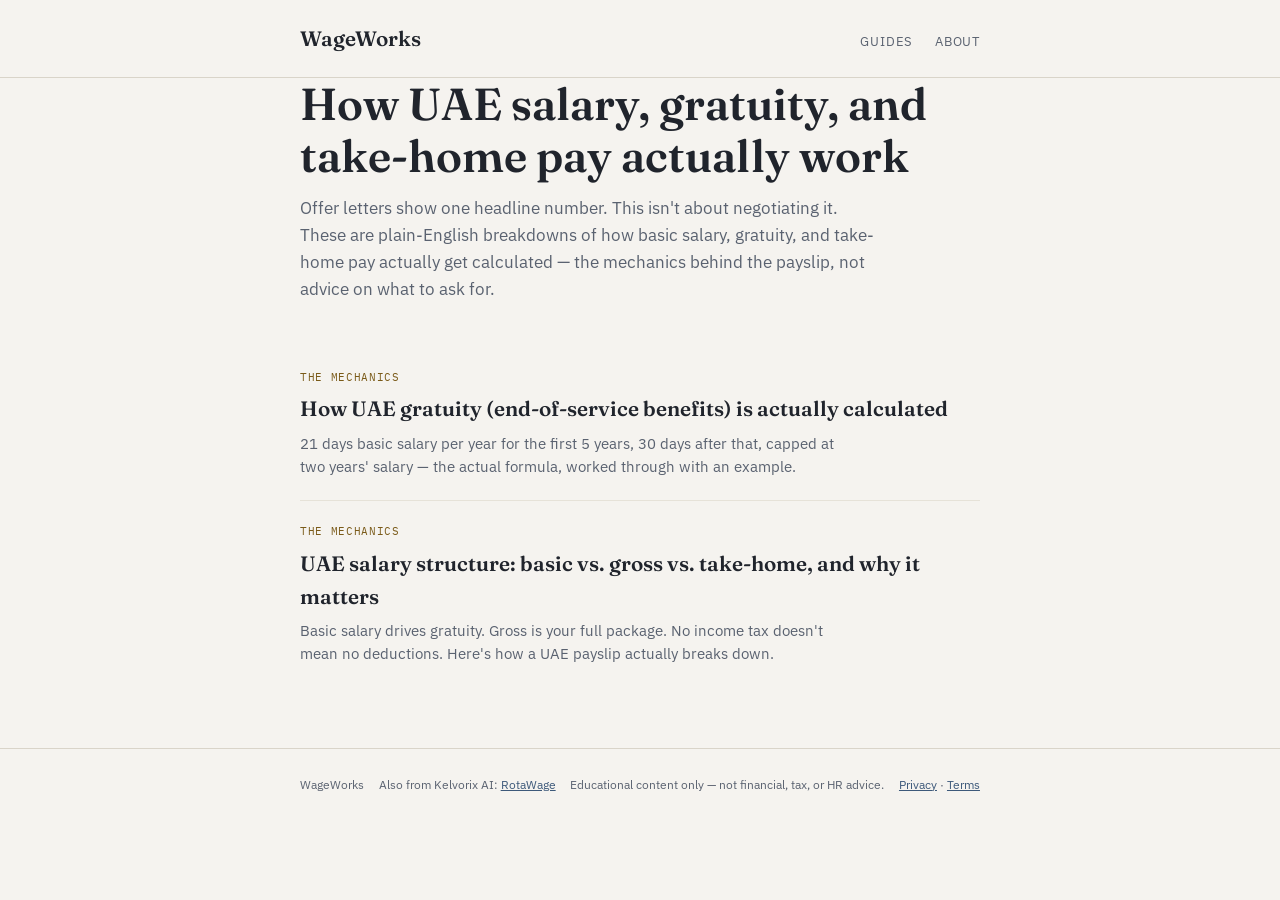
==== index.html @ e8c34b8e "Create index.html" ====
<!doctype html>
<html lang="en">
<head>
<script async src="https://pagead2.googlesyndication.com/pagead/js/adsbygoogle.js?client=ca-pub-6051499531677717" crossorigin="anonymous"></script>
<meta charset="utf-8">
<meta name="viewport" content="width=device-width, initial-scale=1">
<title>WageWorks — how UAE salary, gratuity, and take-home pay actually work</title>
<meta name="description" content="Plain-English, data-driven breakdowns of UAE salary structure, gratuity calculation, and take-home pay mechanics. No advice — just how the numbers work.">
<link rel="canonical" href="https://kelvorixai.github.io/wageworks/">
<meta property="og:title" content="WageWorks — how UAE salary, gratuity, and take-home pay actually work">
<meta property="og:description" content="Plain-English, data-driven breakdowns of UAE salary structure and end-of-service gratuity mechanics.">
<meta property="og:type" content="website">
<meta property="og:url" content="https://kelvorixai.github.io/wageworks/">
<link rel="preconnect" href="https://fonts.googleapis.com">
<link rel="preconnect" href="https://fonts.gstatic.com" crossorigin>
<link href="https://fonts.googleapis.com/css2?family=Fraunces:opsz,wght@9..144,500;9..144,600&family=IBM+Plex+Sans:wght@400;500;600&family=IBM+Plex+Mono:wght@400;500&display=swap" rel="stylesheet">
<link rel="stylesheet" href="style.css">
</head>
<body>

<header class="site">
  <div class="wrap">
    <a class="brand" href="index.html">WageWorks</a>
    <nav class="site">
      <a href="index.html">Guides</a>
      <a href="about.html">About</a>
    </nav>
  </div>
</header>

<main class="wrap">
  <div class="hero">
    <h1>How UAE salary, gratuity, and take-home pay actually work</h1>
    <p>Offer letters show one headline number. This isn't about negotiating it. These are plain-English breakdowns of how basic salary, gratuity, and take-home pay actually get calculated — the mechanics behind the payslip, not advice on what to ask for.</p>
  </div>

  <div class="post-list">

    <div class="post-card">
      <span class="tag">The Mechanics</span>
      <a class="title" href="articles/uae-gratuity-calculation-explained.html">How UAE gratuity (end-of-service benefits) is actually calculated</a>
      <p>21 days basic salary per year for the first 5 years, 30 days after that, capped at two years' salary — the actual formula, worked through with an example.</p>
    </div>

    <div class="post-card">
      <span class="tag">The Mechanics</span>
      <a class="title" href="articles/uae-salary-structure-basic-vs-gross.html">UAE salary structure: basic vs. gross vs. take-home, and why it matters</a>
      <p>Basic salary drives gratuity. Gross is your full package. No income tax doesn't mean no deductions. Here's how a UAE payslip actually breaks down.</p>
    </div>

  </div>
</main>

<footer class="site">
  <div class="wrap">
    <span>WageWorks</span>
    <span>Also from Kelvorix AI: <a href="https://kelvorixai.github.io/">RotaWage</a></span>
    <span>Educational content only — not financial, tax, or HR advice.</span>
    <span><a href="privacy.html">Privacy</a> · <a href="terms.html">Terms</a></span>
  </div>
</footer>

</body>
</html>
---- style.css ----
:root{
  --ink:#20242c;
  --ink-soft:#5a6270;
  --paper:#f5f3ef;
  --paper-raised:#ece7dd;
  --ochre:#96701f;
  --ochre-strong:#7a5a18;
  --navy:#2d4159;
  --navy-soft:#3d597a;
  --line:#d9d4c9;
  --line-soft:#e6e2d8;
}
@media (prefers-color-scheme: dark){
  :root{
    --ink:#e8e6e0;
    --ink-soft:#a8adb8;
    --paper:#14171d;
    --paper-raised:#1c212b;
    --ochre:#e0ab55;
    --ochre-strong:#f0c078;
    --navy:#8fb0d9;
    --navy-soft:#7ba2d0;
    --line:#2c3038;
    --line-soft:#22262e;
  }
}
*{box-sizing:border-box;}
html{ text-size-adjust:100%; }
body{
  margin:0;
  background:var(--paper);
  color:var(--ink);
  font-family:"IBM Plex Sans", ui-sans-serif, system-ui, sans-serif;
  line-height:1.6;
}
a{ color:var(--navy-soft); }
h1,h2,h3{ font-family:"Fraunces", Georgia, serif; font-weight:600; text-wrap:balance; line-height:1.15; }
.wrap{ max-width:720px; margin:0 auto; padding:0 20px; }

header.site{ border-bottom:1px solid var(--line); padding-block:22px; }
header.site .wrap{ display:flex; align-items:baseline; justify-content:space-between; flex-wrap:wrap; gap:10px; }
.brand{ font-family:"Fraunces", serif; font-weight:600; font-size:1.3rem; text-decoration:none; color:var(--ink); }
nav.site a{ font-size:13px; text-transform:uppercase; letter-spacing:.06em; color:var(--ink-soft); text-decoration:none; margin-left:18px; }
nav.site a:hover{ color:var(--navy-soft); }

main{ padding-block:48px; }

.hero h1{ font-size:clamp(2rem,5vw,2.8rem); margin:0 0 14px; }
.hero p{ color:var(--ink-soft); max-width:58ch; font-size:1.05rem; margin:0; }

.post-list{ margin-top:44px; display:flex; flex-direction:column; }
.post-card{ padding-block:22px; border-top:1px solid var(--line-soft); display:flex; flex-direction:column; gap:6px; }
.post-card:first-child{ border-top:none; }
.post-card .tag{ font-family:"IBM Plex Mono", monospace; font-size:11px; text-transform:uppercase; letter-spacing:.06em; color:var(--ochre-strong); }
.post-card a.title{ font-family:"Fraunces", serif; font-size:1.3rem; font-weight:600; color:var(--ink); text-decoration:none; }
.post-card a.title:hover{ color:var(--navy-soft); }
.post-card p{ margin:0; color:var(--ink-soft); font-size:14.5px; max-width:62ch; }

article.post header.meta{ margin-bottom:8px; }
article.post .tag{ font-family:"IBM Plex Mono", monospace; font-size:11px; text-transform:uppercase; letter-spacing:.06em; color:var(--ochre-strong); }
article.post h1{ font-size:clamp(1.8rem,4.5vw,2.5rem); margin:10px 0 8px; }
article.post .dek{ color:var(--ink-soft); font-size:1.05rem; max-width:60ch; margin:0 0 34px; }
article.post .content{ max-width:68ch; font-size:16px; }
article.post .content h2{ font-size:1.3rem; margin:36px 0 12px; }
article.post .content p{ margin:0 0 18px; }
article.post .content ul,article.post .content ol{ margin:0 0 18px; padding-left:22px; }
article.post .content li{ margin-bottom:8px; }
article.post .content table{ width:100%; border-collapse:collapse; margin:0 0 24px; font-size:14.5px; }
article.post .content th{ text-align:left; font-size:11px; text-transform:uppercase; letter-spacing:.05em; color:var(--ink-soft); font-weight:500; padding:0 12px 8px 0; border-bottom:1px solid var(--line); }
article.post .content td{ padding:10px 12px 10px 0; border-bottom:1px solid var(--line-soft); vertical-align:top; }

.disclaimer{ margin-top:40px; padding:16px 18px; background:var(--paper-raised); border-left:3px solid var(--ochre); font-size:13px; color:var(--ink-soft); }

footer.site{ border-top:1px solid var(--line); margin-top:60px; padding-block:26px; }
footer.site .wrap{ display:flex; justify-content:space-between; flex-wrap:wrap; gap:10px; font-size:12px; color:var(--ink-soft); }

@media (max-width:480px){
  nav.site a{ margin-left:12px; }
}
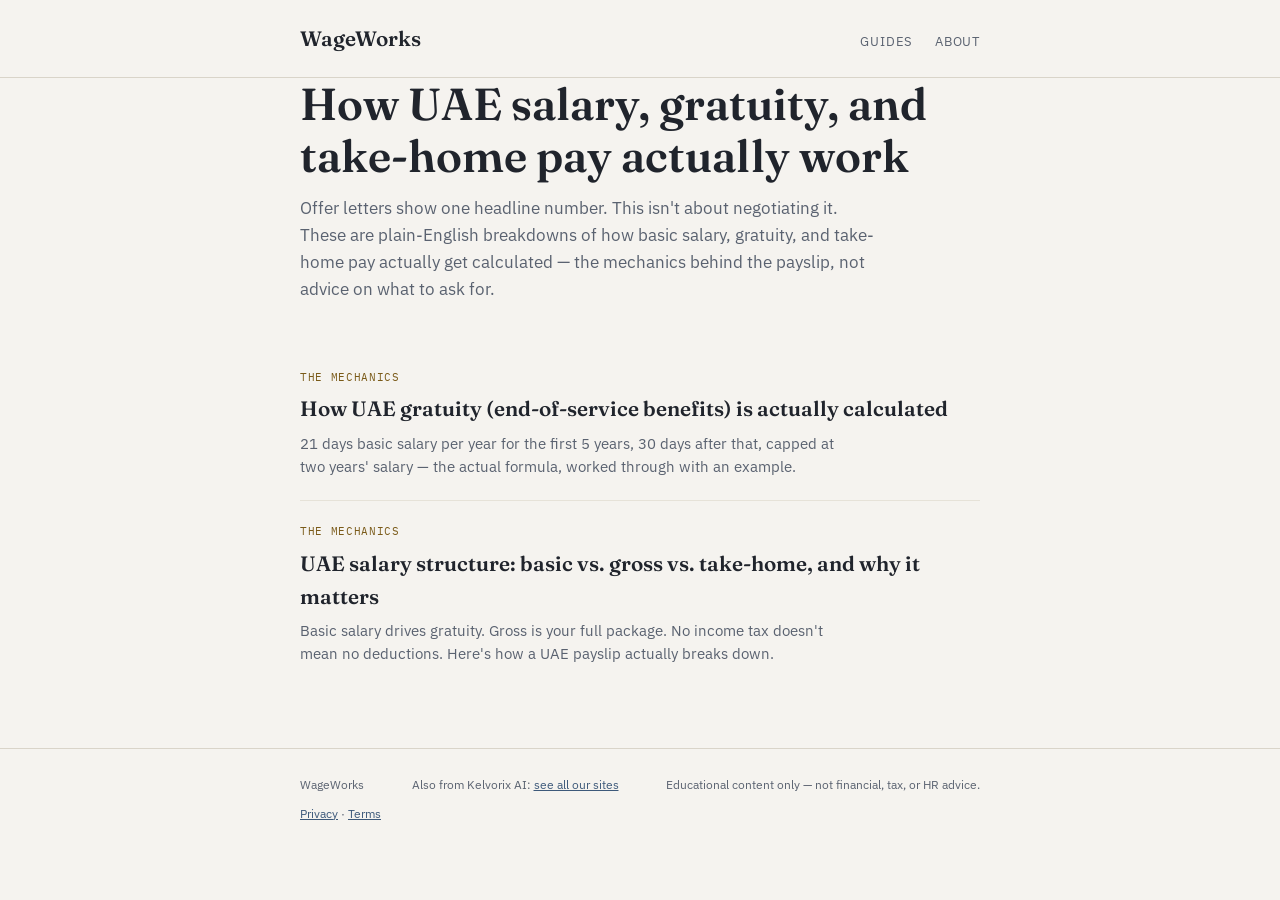
==== commit f6c619d6: "Update index.html" ====
--- a/index.html
+++ b/index.html
@@ -54,7 +54,7 @@
 <footer class="site">
   <div class="wrap">
     <span>WageWorks</span>
-    <span>Also from Kelvorix AI: <a href="https://kelvorixai.github.io/">RotaWage</a></span>
+    <span>Also from Kelvorix AI: <a href="https://kelvorixai.github.io/">see all our sites</a></span>
     <span>Educational content only — not financial, tax, or HR advice.</span>
     <span><a href="privacy.html">Privacy</a> · <a href="terms.html">Terms</a></span>
   </div>
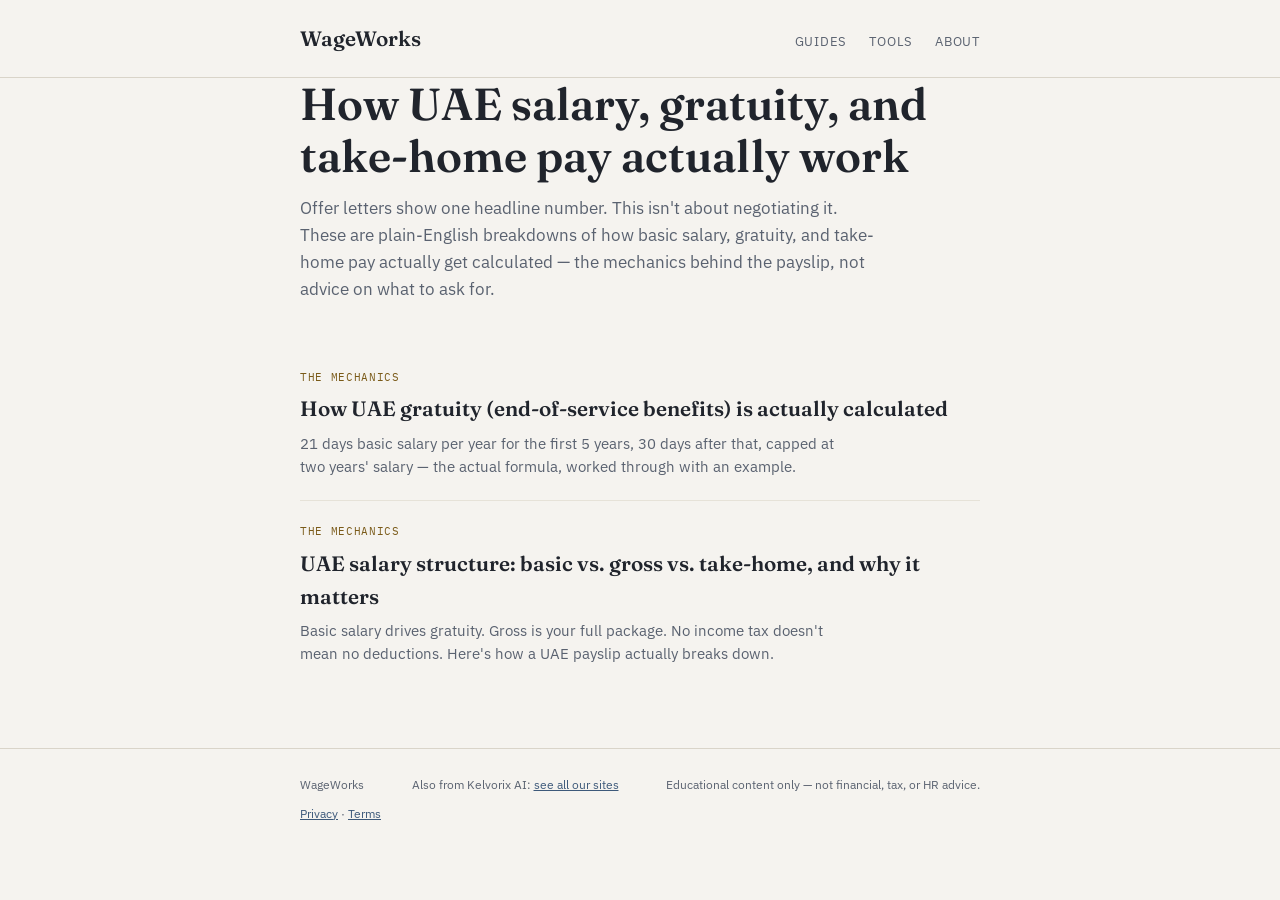
==== commit 125bf9d3: "Update index.html" ====
--- a/index.html
+++ b/index.html
@@ -23,6 +23,7 @@
     <a class="brand" href="index.html">WageWorks</a>
     <nav class="site">
       <a href="index.html">Guides</a>
+      <a href="tools/index.html">Tools</a>
       <a href="about.html">About</a>
     </nav>
   </div>
@@ -62,4 +63,3 @@
 
 </body>
 </html>
-
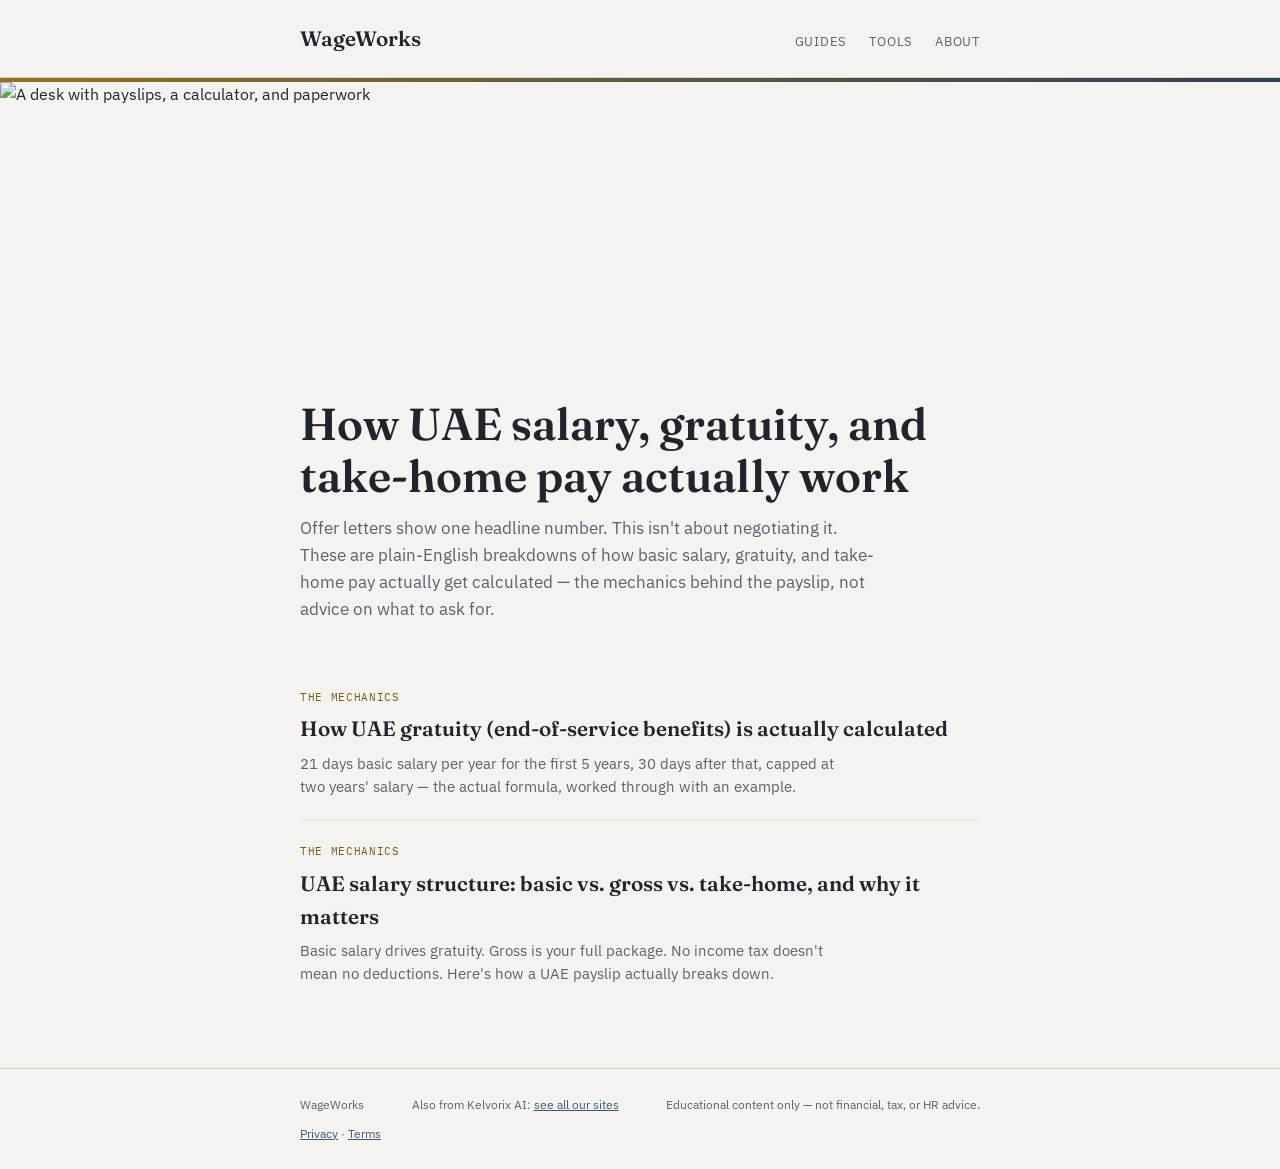
==== commit 35606aed: "Add hero photo banner to homepage" ====
--- a/index.html
+++ b/index.html
@@ -15,6 +15,33 @@
 <link rel="preconnect" href="https://fonts.gstatic.com" crossorigin>
 <link href="https://fonts.googleapis.com/css2?family=Fraunces:opsz,wght@9..144,500;9..144,600&family=IBM+Plex+Sans:wght@400;500;600&family=IBM+Plex+Mono:wght@400;500&display=swap" rel="stylesheet">
 <link rel="stylesheet" href="style.css">
+<style>
+  .hero-photo{
+    position:relative;
+    width:100vw;
+    margin-left:calc(50% - 50vw);
+    height:320px;
+    overflow:hidden;
+  }
+  .hero-photo-bar{
+    height:4px;
+    background:linear-gradient(90deg, var(--ochre), var(--navy));
+  }
+  .hero-photo img{
+    width:100%; height:100%;
+    object-fit:cover;
+    display:block;
+  }
+  .hero-photo::after{
+    content:"";
+    position:absolute; left:0; right:0; bottom:0; height:65%;
+    background:linear-gradient(to bottom, transparent, var(--paper));
+    pointer-events:none;
+  }
+  @media (max-width:600px){
+    .hero-photo{ height:200px; }
+  }
+</style>
 </head>
 <body>
 
@@ -28,6 +55,10 @@
     </nav>
   </div>
 </header>
+<div class="hero-photo">
+  <div class="hero-photo-bar"></div>
+  <img src="https://images.unsplash.com/photo-1631557777232-a2632ae3c67d?auto=format&fit=crop&w=1600&q=70" alt="A desk with payslips, a calculator, and paperwork" loading="eager">
+</div>
 
 <main class="wrap">
   <div class="hero">
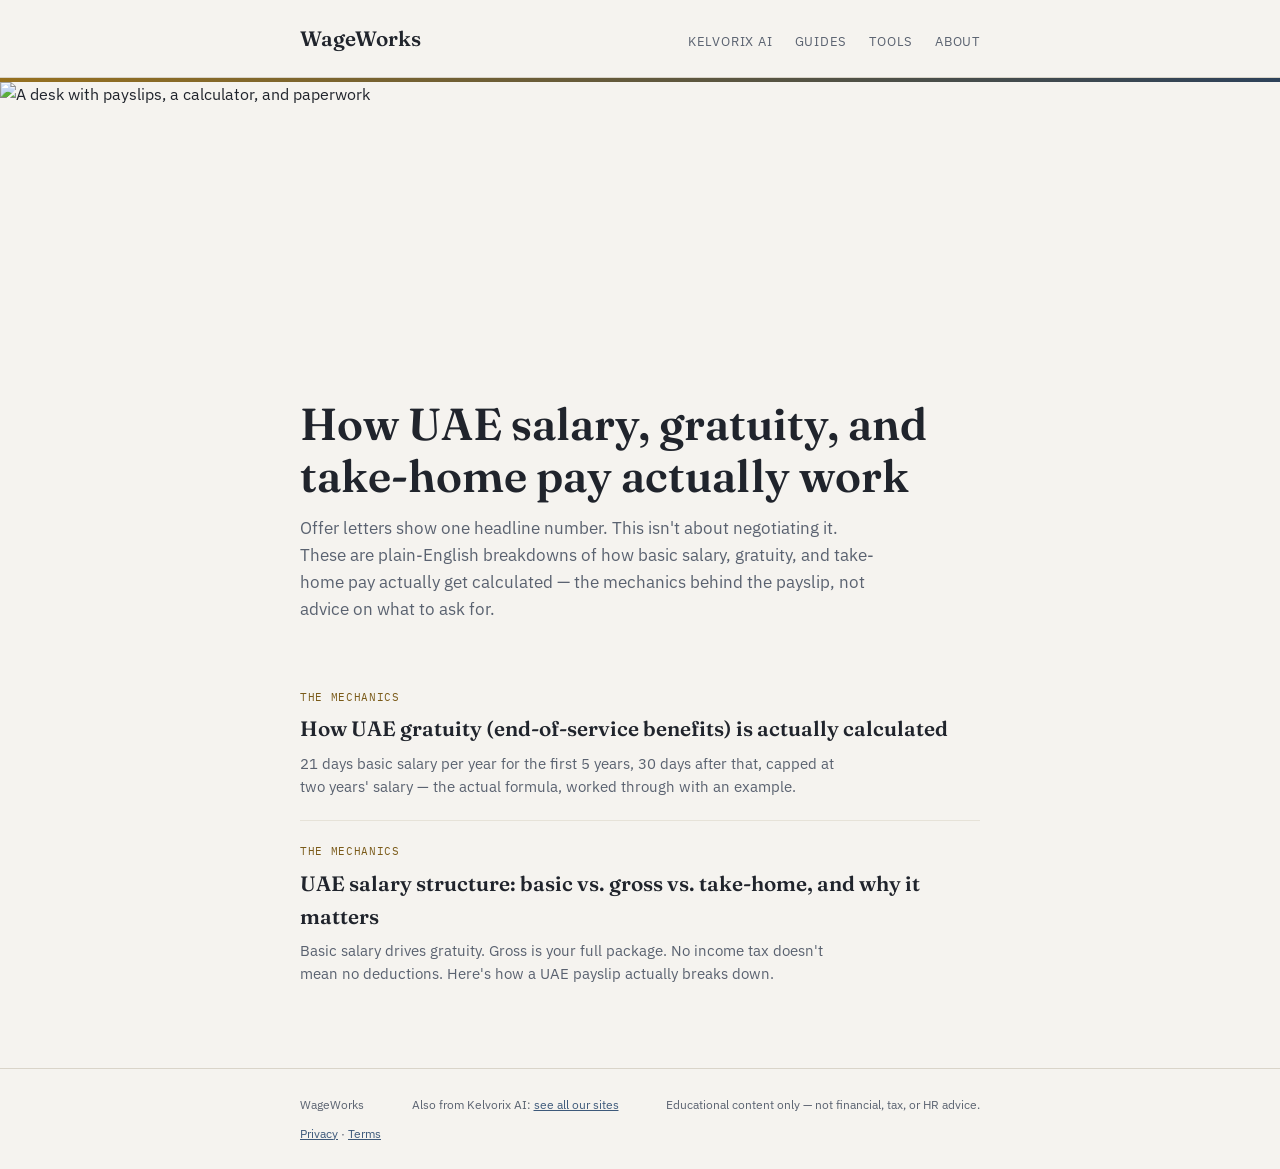
==== commit 66fab135: "Add Kelvorix AI nav link back to the hub on every page" ====
--- a/index.html
+++ b/index.html
@@ -49,6 +49,7 @@
   <div class="wrap">
     <a class="brand" href="index.html">WageWorks</a>
     <nav class="site">
+      <a href="https://kelvorixai.github.io/">Kelvorix AI</a>
       <a href="index.html">Guides</a>
       <a href="tools/index.html">Tools</a>
       <a href="about.html">About</a>
